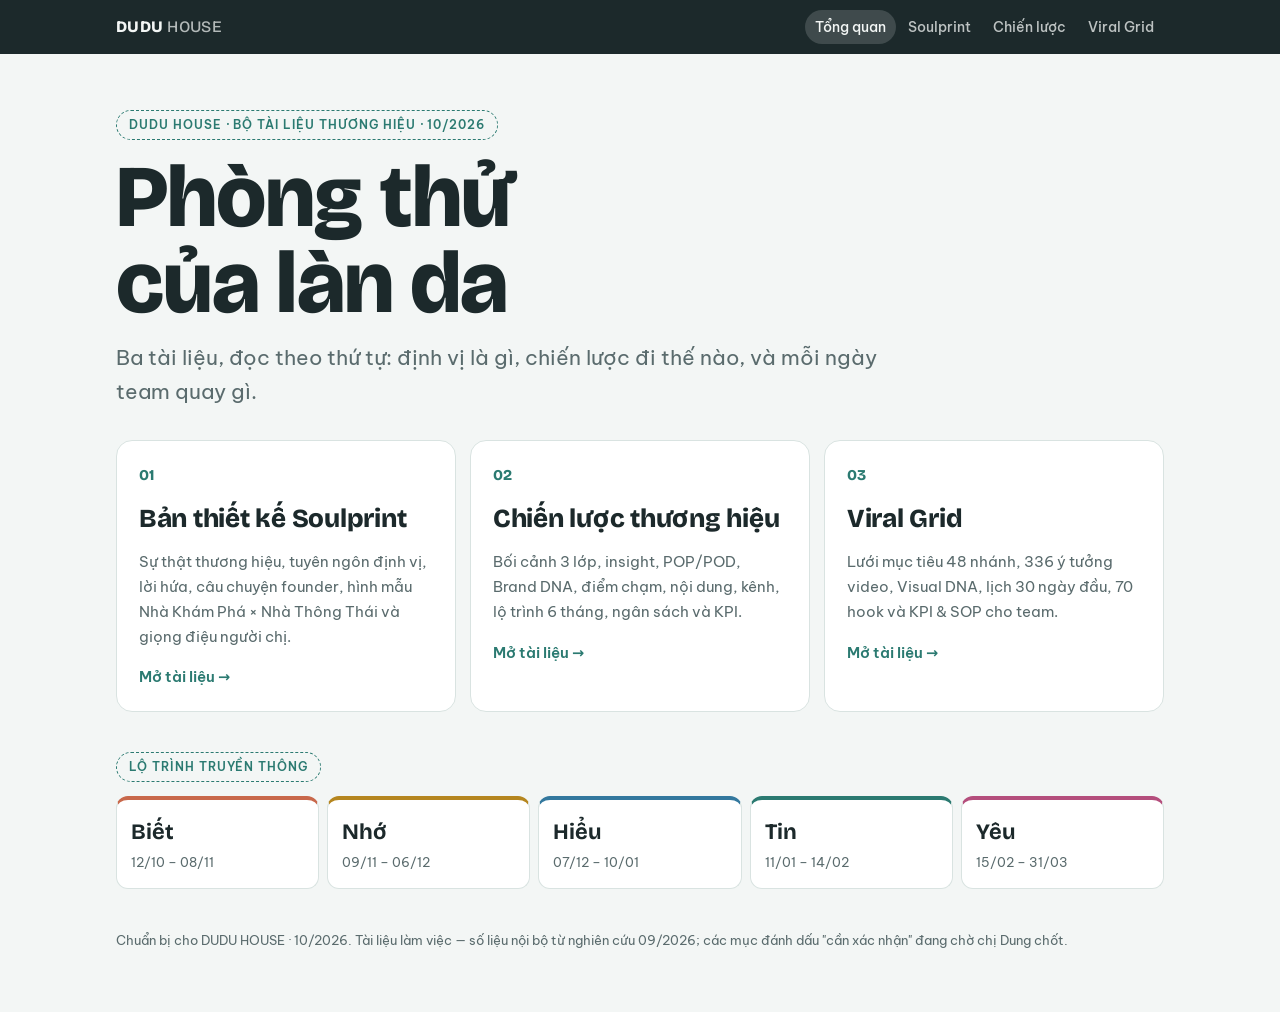
==== index.html @ 40efb720 "Publish DUDU HOUSE brand book: Soulprint, chiến lược, Viral Grid Co-Authored-By: Claude Opus 5.5 <no" ====
<!doctype html>
<html lang="vi">
<head>
<meta charset="utf-8">
<meta name="viewport" content="width=device-width, initial-scale=1, viewport-fit=cover">
<title>DUDU House Brand Book</title>
<meta name="description" content="Bộ tài liệu thương hiệu DUDU HOUSE: Soulprint, chiến lược thương hiệu và Viral Grid.">
<meta property="og:title" content="DUDU House Brand Book">
<meta property="og:description" content="Bộ tài liệu thương hiệu DUDU HOUSE: Soulprint, chiến lược thương hiệu và Viral Grid.">
<meta name="robots" content="noindex">
<link rel="preconnect" href="https://fonts.googleapis.com"><link rel="preconnect" href="https://fonts.gstatic.com" crossorigin><link rel="stylesheet" href="https://fonts.googleapis.com/css2?family=Bricolage+Grotesque:opsz,wght@12..96,500;12..96,700;12..96,800&family=Be+Vietnam+Pro:ital,wght@0,400;0,500;0,600;0,700;1,400&display=swap">
<link rel="stylesheet" href="style.css">
</head>
<body><div class="topbar"><div class="wrap topbar-in"><a class="mark" href="index.html">DUDU<span>HOUSE</span></a><div class="pages"><a href="index.html" aria-current="page">Tổng quan</a><a href="soulprint.html">Soulprint</a><a href="chien-luoc.html">Chiến lược</a><a href="viral-grid.html">Viral Grid</a></div></div></div>
<header class="hero wrap home">
<p class="eyebrow">DUDU HOUSE · Bộ tài liệu thương hiệu · 10/2026</p>
<h1>Phòng thử<br>của làn da</h1>
<p class="lead">Ba tài liệu, đọc theo thứ tự: định vị là gì, chiến lược đi thế nào, và mỗi ngày team quay gì.</p>
</header>
<main class="wrap"><div class="cards"><a class="card" href="soulprint.html"><span class="num">01</span><h2>Bản thiết kế Soulprint</h2><p>Sự thật thương hiệu, tuyên ngôn định vị, lời hứa, câu chuyện founder, hình mẫu Nhà Khám Phá × Nhà Thông Thái và giọng điệu người chị.</p><span class="go">Mở tài liệu →</span></a><a class="card" href="chien-luoc.html"><span class="num">02</span><h2>Chiến lược thương hiệu</h2><p>Bối cảnh 3 lớp, insight, POP/POD, Brand DNA, điểm chạm, nội dung, kênh, lộ trình 6 tháng, ngân sách và KPI.</p><span class="go">Mở tài liệu →</span></a><a class="card" href="viral-grid.html"><span class="num">03</span><h2>Viral Grid</h2><p>Lưới mục tiêu 48 nhánh, 336 ý tưởng video, Visual DNA, lịch 30 ngày đầu, 70 hook và KPI & SOP cho team.</p><span class="go">Mở tài liệu →</span></a></div>
<section class="ladder-home"><p class="eyebrow">Lộ trình truyền thông</p><ol class="ladder">
<li class="st-BIET"><b>Biết</b><span>12/10 – 08/11</span></li><li class="st-NHO"><b>Nhớ</b><span>09/11 – 06/12</span></li>
<li class="st-HIEU"><b>Hiểu</b><span>07/12 – 10/01</span></li><li class="st-TIN"><b>Tin</b><span>11/01 – 14/02</span></li><li class="st-YEU"><b>Yêu</b><span>15/02 – 31/03</span></li></ol></section>
</main><footer class="wrap foot"><p>Chuẩn bị cho DUDU HOUSE · 10/2026. Tài liệu làm việc — số liệu nội bộ từ nghiên cứu 09/2026; các mục đánh dấu "cần xác nhận" đang chờ chị Dung chốt.</p></footer></body></html>
---- style.css ----
@import url("topbar.css");
/* Layout: "phòng lab sạch" — cột đọc 760px, tiêu đề lớn kiểu nhãn mẫu thử, mục lục dính trên cùng, bảng như phiếu kết quả */
:root{
  --bg:#F3F6F5; --surface:#FFFFFF; --ink:#1C292B; --muted:#5A6B6D; --line:#D9E3E1;
  --mint:#2B7A71; --mint-soft:#E0EFEB; --peach:#C8684B; --peach-soft:#FAE8E1;
  --s-biet:#C8684B; --s-nho:#B5861F; --s-hieu:#33789E; --s-tin:#2B7A71; --s-yeu:#B44E7C;
  --display:"Bricolage Grotesque","Be Vietnam Pro",system-ui,sans-serif;
  --body:"Be Vietnam Pro",system-ui,-apple-system,"Segoe UI",sans-serif;
  color-scheme:light;
}
@media (prefers-color-scheme: dark){:root{
  --bg:#101819; --surface:#172224; --ink:#E4EDEB; --muted:#93A5A3; --line:#2A3A3C;
  --mint:#62C3B5; --mint-soft:#173431; --peach:#EE9A7E; --peach-soft:#3A241D;
  --s-biet:#EE9A7E; --s-nho:#E0B653; --s-hieu:#7DB8DA; --s-tin:#62C3B5; --s-yeu:#E28AB3; color-scheme:dark}}
*{box-sizing:border-box}
body{background:var(--bg);color:var(--ink);font-family:var(--body);font-size:16px;line-height:1.65}
.wrap{max-width:1080px;margin:0 auto;padding-inline:16px}
h1,h2,h3{font-family:var(--display);text-wrap:balance;letter-spacing:-.01em;margin:0}
a{color:var(--mint)}
:focus-visible{outline:2px solid var(--mint);outline-offset:2px;border-radius:4px}
.eyebrow{justify-self:start;display:inline-block;font-size:12px;font-weight:600;letter-spacing:.08em;text-transform:uppercase;color:var(--mint);border:1px dashed var(--mint);border-radius:999px;padding:4px 12px;margin:0}

/* Hero */
.hero{padding-block:44px 28px;display:grid;gap:14px}
.hero h1{font-size:clamp(40px,9vw,88px);font-weight:800;line-height:.98}
.hero h1 em{font-style:normal;color:var(--mint)}
.hero .lead{font-size:clamp(17px,2.4vw,21px);color:var(--muted);margin:0;max-width:56ch}
.specs{display:grid;grid-template-columns:repeat(auto-fit,minmax(min(100%,210px),1fr));gap:1px;background:var(--line);border:1px solid var(--line);border-radius:14px;overflow:hidden;margin-top:10px}
.specs div{background:var(--surface);padding:14px 16px;display:grid;gap:4px}
.specs span{font-size:12px;font-weight:600;letter-spacing:.06em;text-transform:uppercase;color:var(--muted)}
.specs b{font-family:var(--display);font-size:18px;line-height:1.25}
.specs.nums b{font-size:22px;font-variant-numeric:tabular-nums}

/* TOC */
.toc{position:sticky;top:env(safe-area-inset-top,0px);z-index:5;background:var(--bg);border-block:1px solid var(--line)}
.toc-in{display:flex;gap:4px;overflow-x:auto;scrollbar-width:none;padding-block:9px}
.toc-in::-webkit-scrollbar{display:none}
.toc a{flex:none;color:var(--muted);text-decoration:none;font-size:13.5px;font-weight:500;padding:6px 12px;border-radius:999px;white-space:nowrap}
.toc a:hover{background:var(--mint-soft);color:var(--mint)}

/* Doc */
.doc{display:grid;gap:8px;padding-block:24px 56px}
.sec{min-width:0;max-width:820px;padding-block:28px;border-bottom:1px solid var(--line);scroll-margin-top:64px}
.sec > *+*{margin-top:14px}
.sec h2{font-size:clamp(26px,4.4vw,38px);font-weight:800;display:flex;gap:12px;align-items:baseline}
.sec h2 .num{font-size:.5em;color:var(--mint);font-variant-numeric:tabular-nums;font-weight:700}
.sec h3{font-size:20px;font-weight:700;margin-top:26px}
.sec p,.sec li{max-width:68ch}
.sec strong{font-weight:700}
.sec ul,.sec ol{padding-left:22px;display:grid;gap:6px}
blockquote{margin:18px 0;padding:18px 20px;background:var(--mint-soft);border-radius:14px;font-family:var(--display);font-size:19px;line-height:1.5;color:var(--ink)}
blockquote p{margin:0;max-width:none}
blockquote p+p{margin-top:8px;font-family:var(--body);font-size:16px}
.tablewrap{overflow-x:auto;border:1px solid var(--line);border-radius:12px;background:var(--surface)}
table{border-collapse:collapse;width:100%;font-size:14.5px;min-width:560px}
th,td{text-align:left;padding:10px 12px;border-bottom:1px solid var(--line);vertical-align:top}
tr:last-child td{border-bottom:0}
th{font-size:12px;letter-spacing:.06em;text-transform:uppercase;color:var(--muted);font-weight:600;background:var(--bg)}
td:first-child{font-weight:600}
li.todo{list-style:none;display:flex;gap:10px;margin-left:-22px}
li.todo .box{flex:none;width:17px;height:17px;margin-top:4px;border:1.5px solid var(--mint);border-radius:4px}

/* Roadmap */
.roadmap{margin:18px 0;background:var(--surface);border:1px solid var(--line);border-radius:14px;padding:18px;overflow-x:auto}
.roadmap figcaption{font-family:var(--display);font-weight:700;font-size:17px;margin-bottom:12px}
.rm-axis,.rm-row{display:grid;grid-template-columns:170px minmax(420px,1fr);gap:12px;align-items:center;min-height:30px}
.rm-axis{min-height:26px;border-bottom:1px solid var(--line)}
.rm-track{position:relative;height:30px}
.rm-axis .rm-track{height:26px}
.tick{position:absolute;top:0;bottom:0;border-left:1px solid var(--line)}
.tick i{position:absolute;left:4px;top:4px;font-style:normal;font-size:12px;color:var(--muted);font-variant-numeric:tabular-nums}
.rm-name{font-size:14px}
.rm-name small{color:var(--muted);margin-left:6px}
.ms .rm-name{color:var(--muted);padding-left:14px;font-size:13.5px}
.bar{position:absolute;top:8px;height:14px;border-radius:7px;background:currentColor;opacity:.85}
.phase .rm-name b{color:var(--ink)}
.rm-date{position:absolute;top:24px;font-size:11.5px;color:var(--muted);white-space:nowrap;font-variant-numeric:tabular-nums}
.ms .rm-date{top:6px}
.dia{position:absolute;top:8px;width:13px;height:13px;margin-left:-6.5px;transform:rotate(45deg);background:var(--muted)}
.ms.key .dia{background:var(--mint)}
.ms.key .rm-name,.ms.key .rm-date{color:var(--mint);font-weight:600}
.phase .rm-track{height:42px}
.st-BIET{color:var(--s-biet)}.st-NHO{color:var(--s-nho)}.st-HIEU{color:var(--s-hieu)}.st-TIN{color:var(--s-tin)}.st-YEU{color:var(--s-yeu)}

/* Home */
.hero.home{padding-block:56px 30px}
.cards{display:grid;grid-template-columns:repeat(auto-fit,minmax(min(100%,300px),1fr));gap:14px}
.card{display:grid;gap:10px;align-content:start;background:var(--surface);border:1px solid var(--line);border-radius:16px;padding:22px;color:var(--ink);text-decoration:none;transition:border-color .15s,transform .15s}
.card:hover{border-color:var(--mint)}
.card .num{font-family:var(--display);font-weight:800;color:var(--mint);font-size:15px}
.card h2{font-size:26px;font-weight:800}
.card p{margin:0;color:var(--muted);font-size:15px}
.card .go{color:var(--mint);font-weight:600;font-size:14.5px;margin-top:6px}
.ladder-home{padding-block:40px 20px;display:grid;gap:14px}
.ladder{list-style:none;padding:0;margin:0;display:grid;grid-template-columns:repeat(5,minmax(0,1fr));gap:8px}
.ladder li{background:var(--surface);border:1px solid var(--line);border-top:4px solid currentColor;border-radius:12px;padding:14px;display:grid;gap:2px}
.ladder b{font-family:var(--display);font-size:22px;color:var(--ink)}
.ladder span{font-size:13px;color:var(--muted);font-variant-numeric:tabular-nums}
@media (max-width:700px){.ladder{grid-template-columns:1fr}.ladder li{border-top-width:1px;border-left:4px solid currentColor}}
.foot{color:var(--muted);font-size:13px;padding-block:8px 48px}
@media (prefers-reduced-motion:reduce){.card{transition:none}}
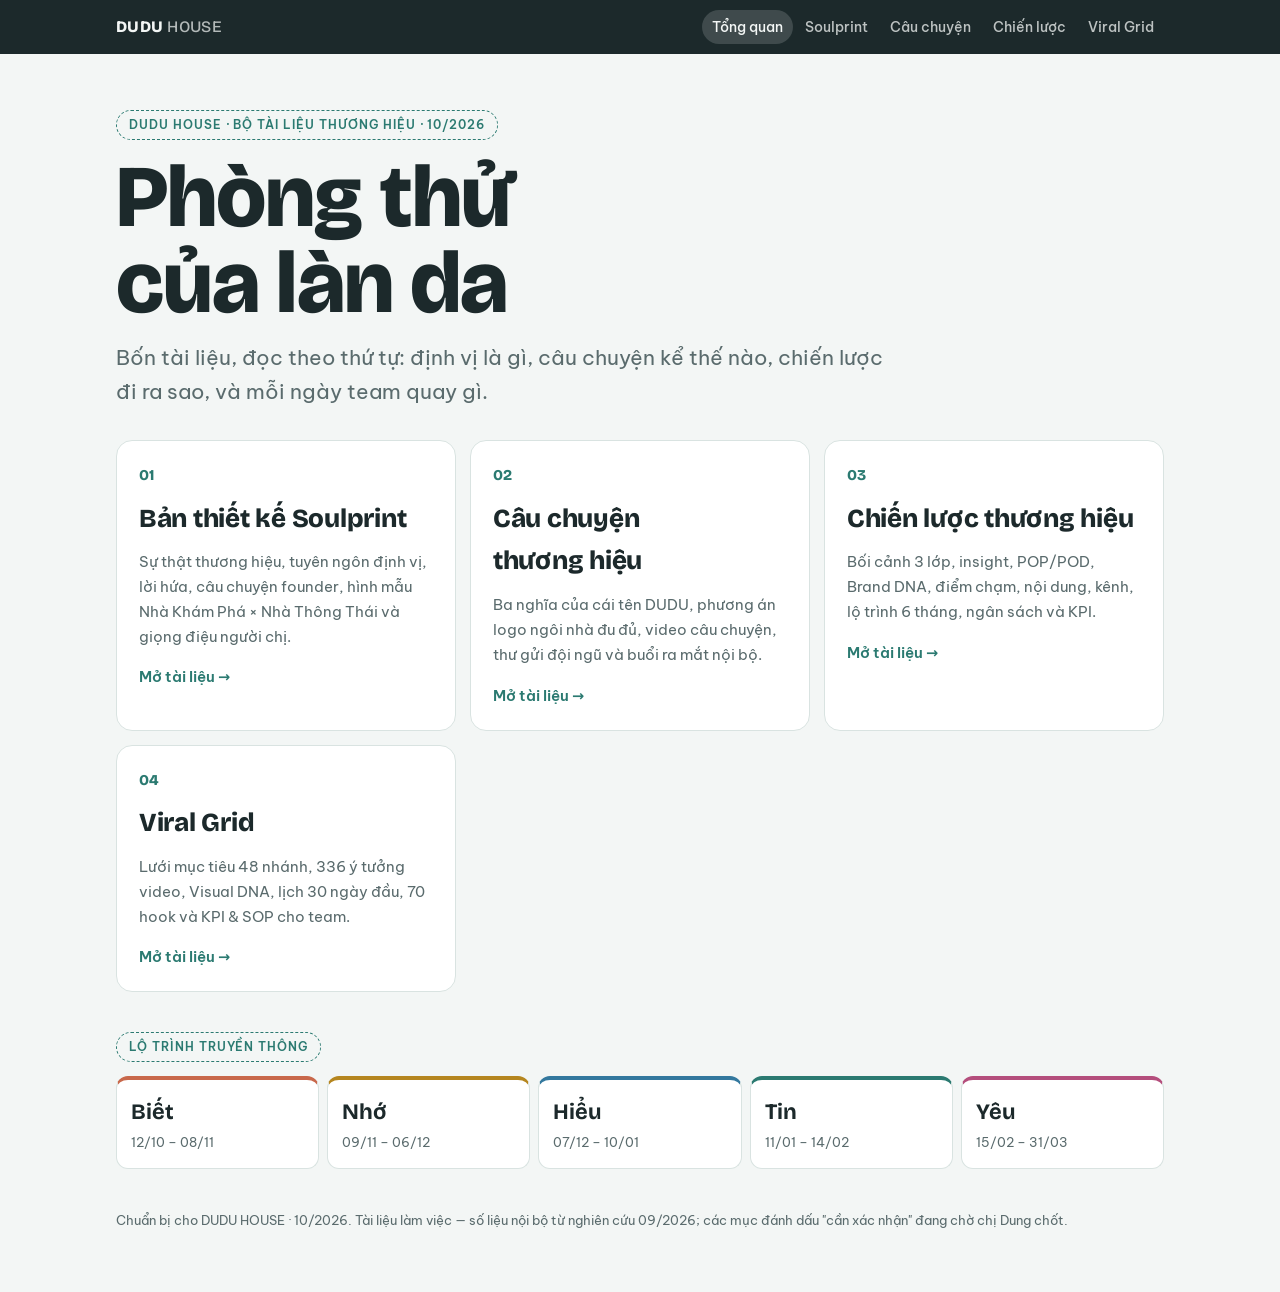
==== commit 0ff648b1: "Thêm trang Câu chuyện thương hiệu: logo đu đủ, VSL, bộ ra mắt nội bộ Co-Authored-By: Claude Opus 5.5" ====
--- a/index.html
+++ b/index.html
@@ -11,13 +11,13 @@
 <link rel="preconnect" href="https://fonts.googleapis.com"><link rel="preconnect" href="https://fonts.gstatic.com" crossorigin><link rel="stylesheet" href="https://fonts.googleapis.com/css2?family=Bricolage+Grotesque:opsz,wght@12..96,500;12..96,700;12..96,800&family=Be+Vietnam+Pro:ital,wght@0,400;0,500;0,600;0,700;1,400&display=swap">
 <link rel="stylesheet" href="style.css">
 </head>
-<body><div class="topbar"><div class="wrap topbar-in"><a class="mark" href="index.html">DUDU<span>HOUSE</span></a><div class="pages"><a href="index.html" aria-current="page">Tổng quan</a><a href="soulprint.html">Soulprint</a><a href="chien-luoc.html">Chiến lược</a><a href="viral-grid.html">Viral Grid</a></div></div></div>
+<body><div class="topbar"><div class="wrap topbar-in"><a class="mark" href="index.html">DUDU<span>HOUSE</span></a><div class="pages"><a href="index.html" aria-current="page">Tổng quan</a><a href="soulprint.html">Soulprint</a><a href="cau-chuyen.html">Câu chuyện</a><a href="chien-luoc.html">Chiến lược</a><a href="viral-grid.html">Viral Grid</a></div></div></div>
 <header class="hero wrap home">
 <p class="eyebrow">DUDU HOUSE · Bộ tài liệu thương hiệu · 10/2026</p>
 <h1>Phòng thử<br>của làn da</h1>
-<p class="lead">Ba tài liệu, đọc theo thứ tự: định vị là gì, chiến lược đi thế nào, và mỗi ngày team quay gì.</p>
+<p class="lead">Bốn tài liệu, đọc theo thứ tự: định vị là gì, câu chuyện kể thế nào, chiến lược đi ra sao, và mỗi ngày team quay gì.</p>
 </header>
-<main class="wrap"><div class="cards"><a class="card" href="soulprint.html"><span class="num">01</span><h2>Bản thiết kế Soulprint</h2><p>Sự thật thương hiệu, tuyên ngôn định vị, lời hứa, câu chuyện founder, hình mẫu Nhà Khám Phá × Nhà Thông Thái và giọng điệu người chị.</p><span class="go">Mở tài liệu →</span></a><a class="card" href="chien-luoc.html"><span class="num">02</span><h2>Chiến lược thương hiệu</h2><p>Bối cảnh 3 lớp, insight, POP/POD, Brand DNA, điểm chạm, nội dung, kênh, lộ trình 6 tháng, ngân sách và KPI.</p><span class="go">Mở tài liệu →</span></a><a class="card" href="viral-grid.html"><span class="num">03</span><h2>Viral Grid</h2><p>Lưới mục tiêu 48 nhánh, 336 ý tưởng video, Visual DNA, lịch 30 ngày đầu, 70 hook và KPI & SOP cho team.</p><span class="go">Mở tài liệu →</span></a></div>
+<main class="wrap"><div class="cards"><a class="card" href="soulprint.html"><span class="num">01</span><h2>Bản thiết kế Soulprint</h2><p>Sự thật thương hiệu, tuyên ngôn định vị, lời hứa, câu chuyện founder, hình mẫu Nhà Khám Phá × Nhà Thông Thái và giọng điệu người chị.</p><span class="go">Mở tài liệu →</span></a><a class="card" href="cau-chuyen.html"><span class="num">02</span><h2>Câu chuyện thương hiệu</h2><p>Ba nghĩa của cái tên DUDU, phương án logo ngôi nhà đu đủ, video câu chuyện, thư gửi đội ngũ và buổi ra mắt nội bộ.</p><span class="go">Mở tài liệu →</span></a><a class="card" href="chien-luoc.html"><span class="num">03</span><h2>Chiến lược thương hiệu</h2><p>Bối cảnh 3 lớp, insight, POP/POD, Brand DNA, điểm chạm, nội dung, kênh, lộ trình 6 tháng, ngân sách và KPI.</p><span class="go">Mở tài liệu →</span></a><a class="card" href="viral-grid.html"><span class="num">04</span><h2>Viral Grid</h2><p>Lưới mục tiêu 48 nhánh, 336 ý tưởng video, Visual DNA, lịch 30 ngày đầu, 70 hook và KPI & SOP cho team.</p><span class="go">Mở tài liệu →</span></a></div>
 <section class="ladder-home"><p class="eyebrow">Lộ trình truyền thông</p><ol class="ladder">
 <li class="st-BIET"><b>Biết</b><span>12/10 – 08/11</span></li><li class="st-NHO"><b>Nhớ</b><span>09/11 – 06/12</span></li>
 <li class="st-HIEU"><b>Hiểu</b><span>07/12 – 10/01</span></li><li class="st-TIN"><b>Tin</b><span>11/01 – 14/02</span></li><li class="st-YEU"><b>Yêu</b><span>15/02 – 31/03</span></li></ol></section>
